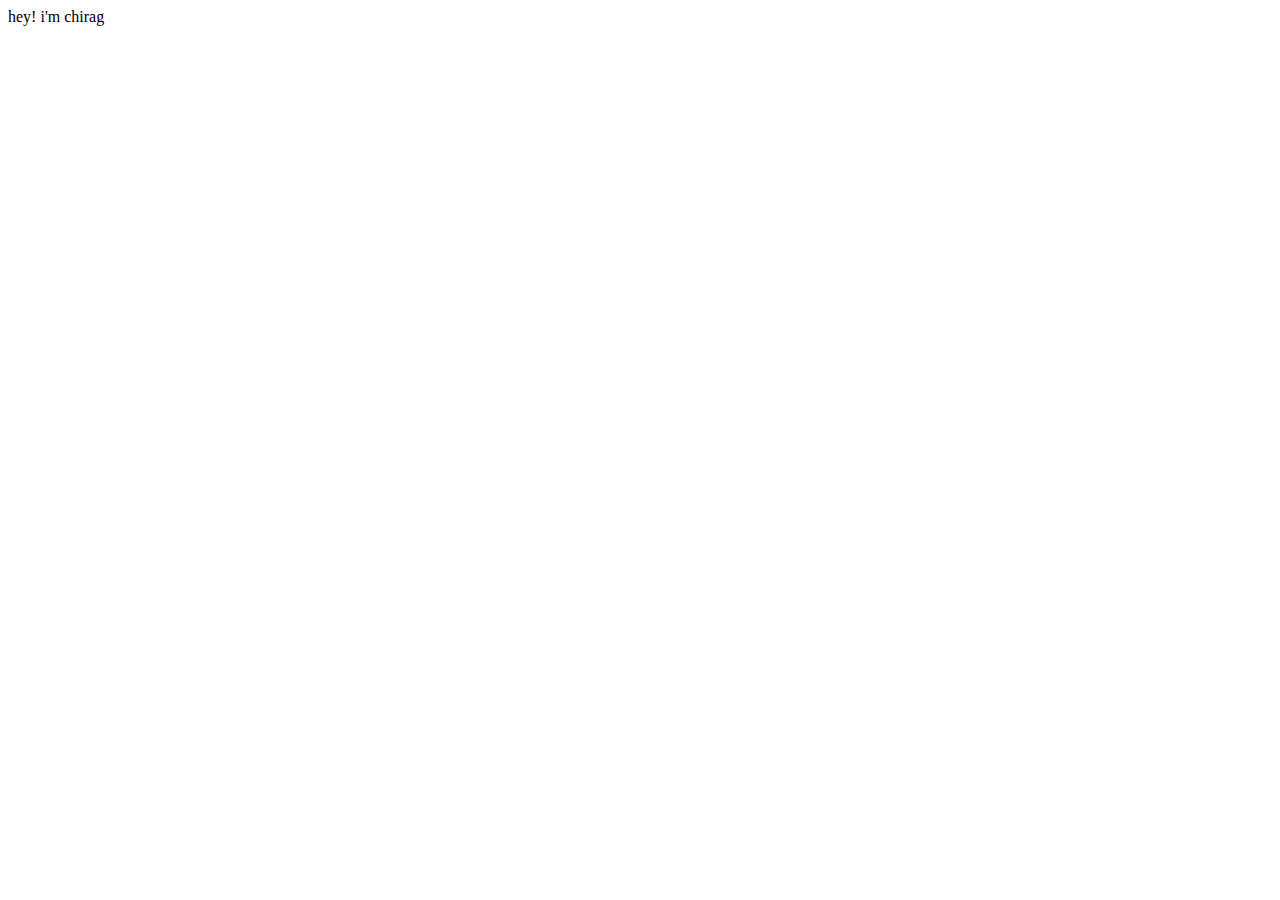
==== index.html @ 0be6ca7d "Update index.html" ====
<!DOCTYPE html>
<html lang="en">
<head>
    <meta charset="UTF-8">
    <meta http-equiv="X-UA-Compatible" content="IE=edge">
    <meta name="viewport" content="width=device-width, initial-scale=1.0">
    <title>portfolio</title>
</head>
<body>
    hey! i'm chirag
</body>
</html>
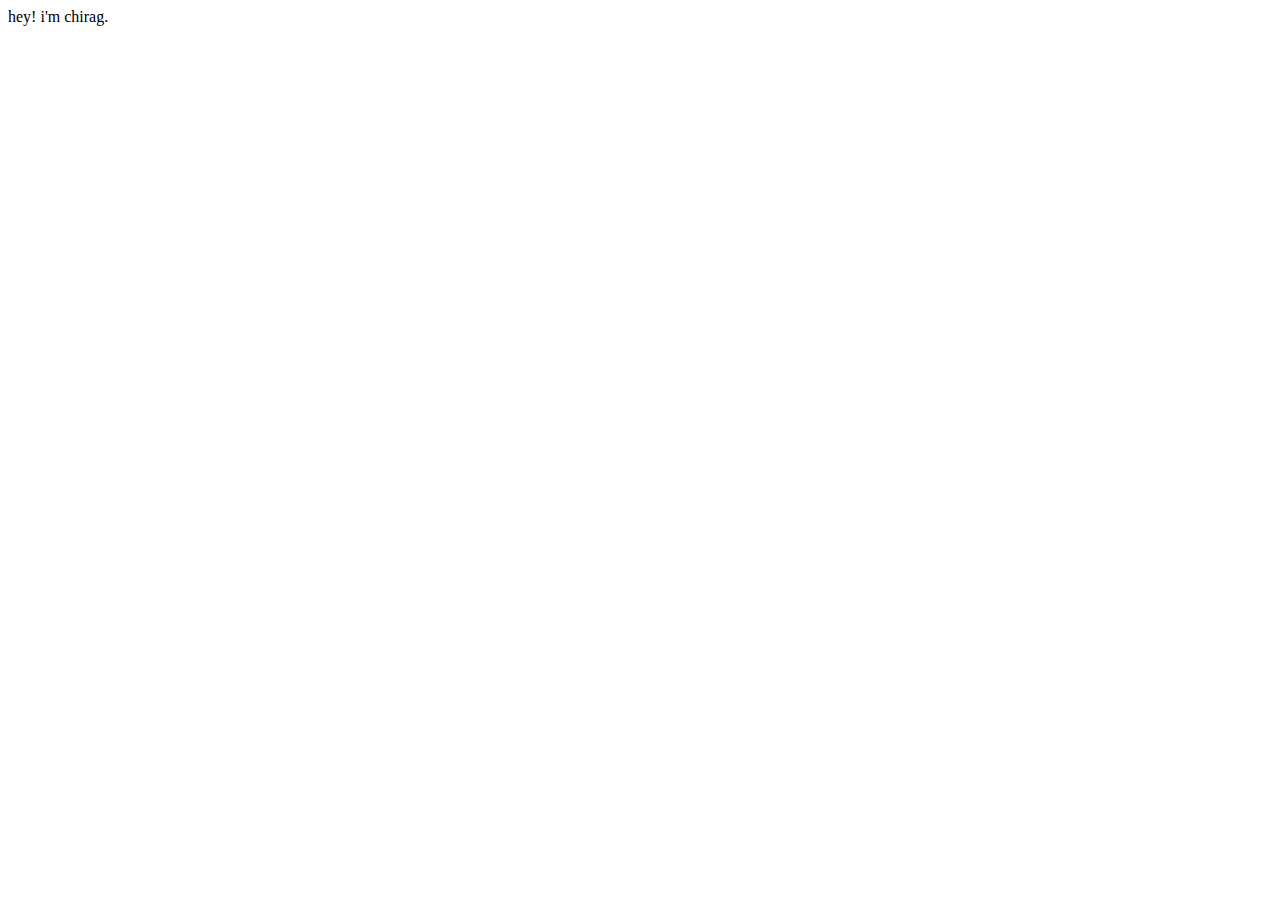
==== commit 3f30cdbd: "Update index.html" ====
--- a/index.html
+++ b/index.html
@@ -7,6 +7,7 @@
     <title>portfolio</title>
 </head>
 <body>
-    hey! i'm chirag
+    hey! i'm chirag.
+
 </body>
 </html>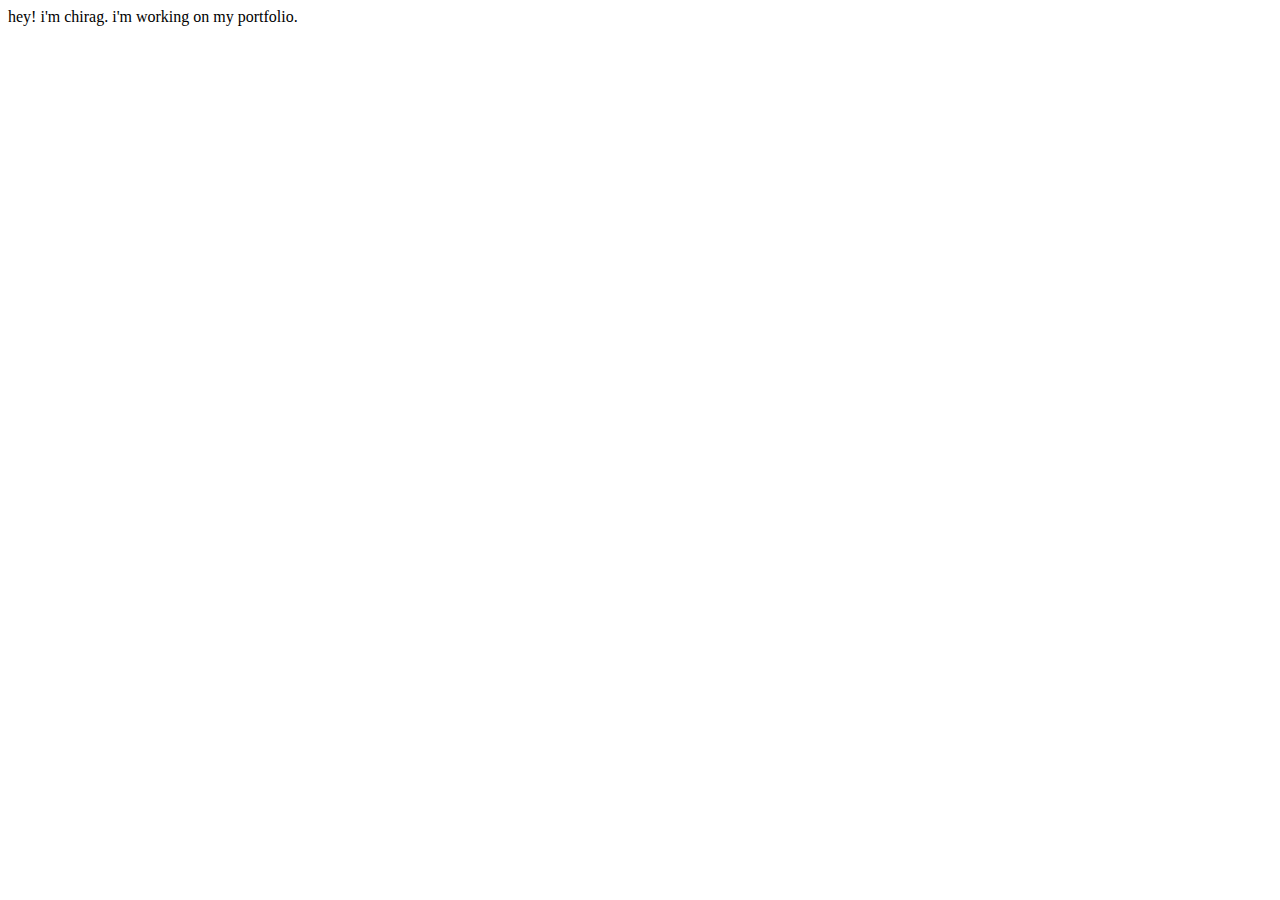
==== commit 7003faf2: "update" ====
--- a/index.html
+++ b/index.html
@@ -8,6 +8,7 @@
 </head>
 <body>
     hey! i'm chirag.
+    i'm working on my portfolio.
 
 </body>
 </html>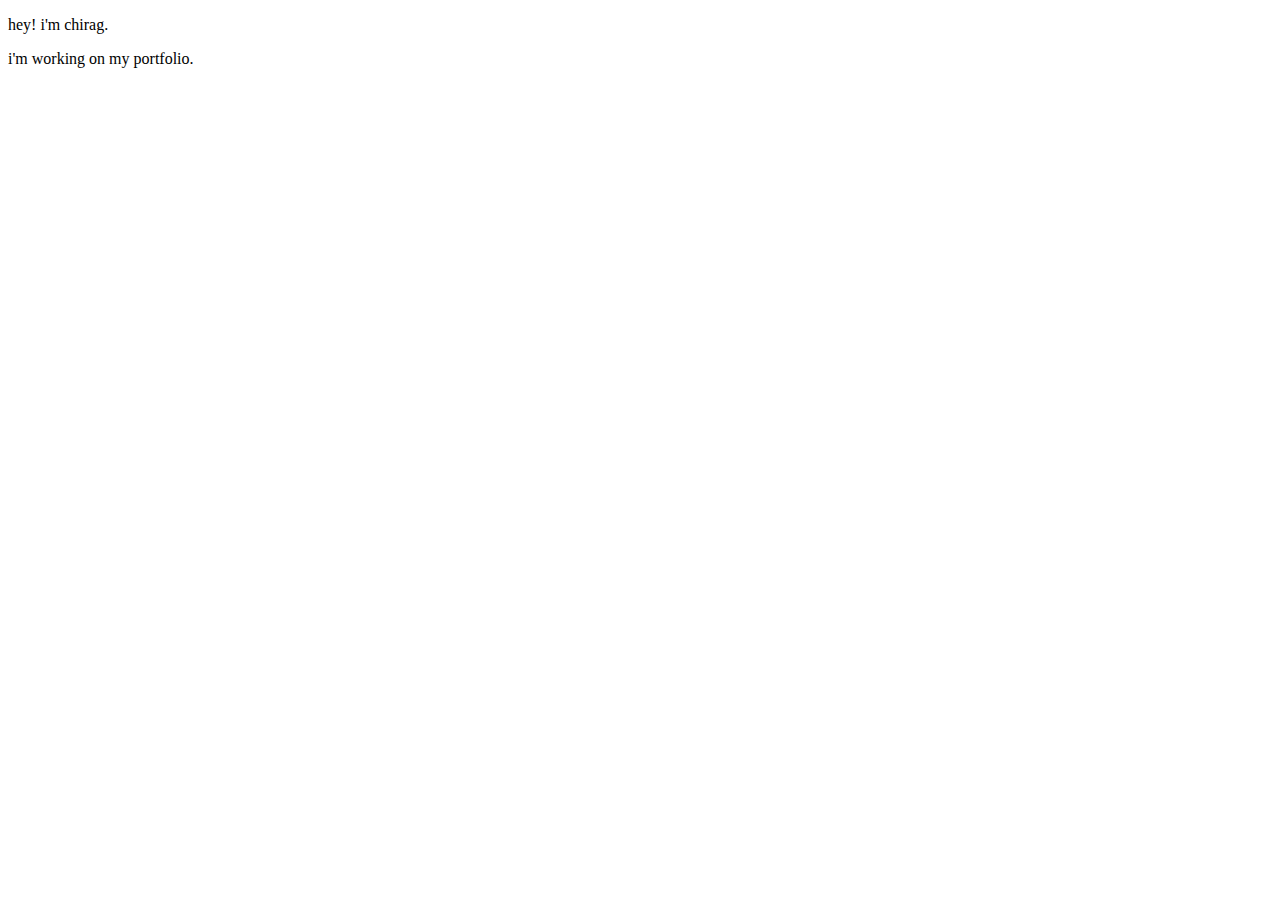
==== commit 62d59ca2: "update-2" ====
--- a/index.html
+++ b/index.html
@@ -7,8 +7,8 @@
     <title>portfolio</title>
 </head>
 <body>
-    hey! i'm chirag.
-    i'm working on my portfolio.
+    <p>hey! i'm chirag.</p> 
+   <p>i'm working on my portfolio. </p> 
 
 </body>
 </html>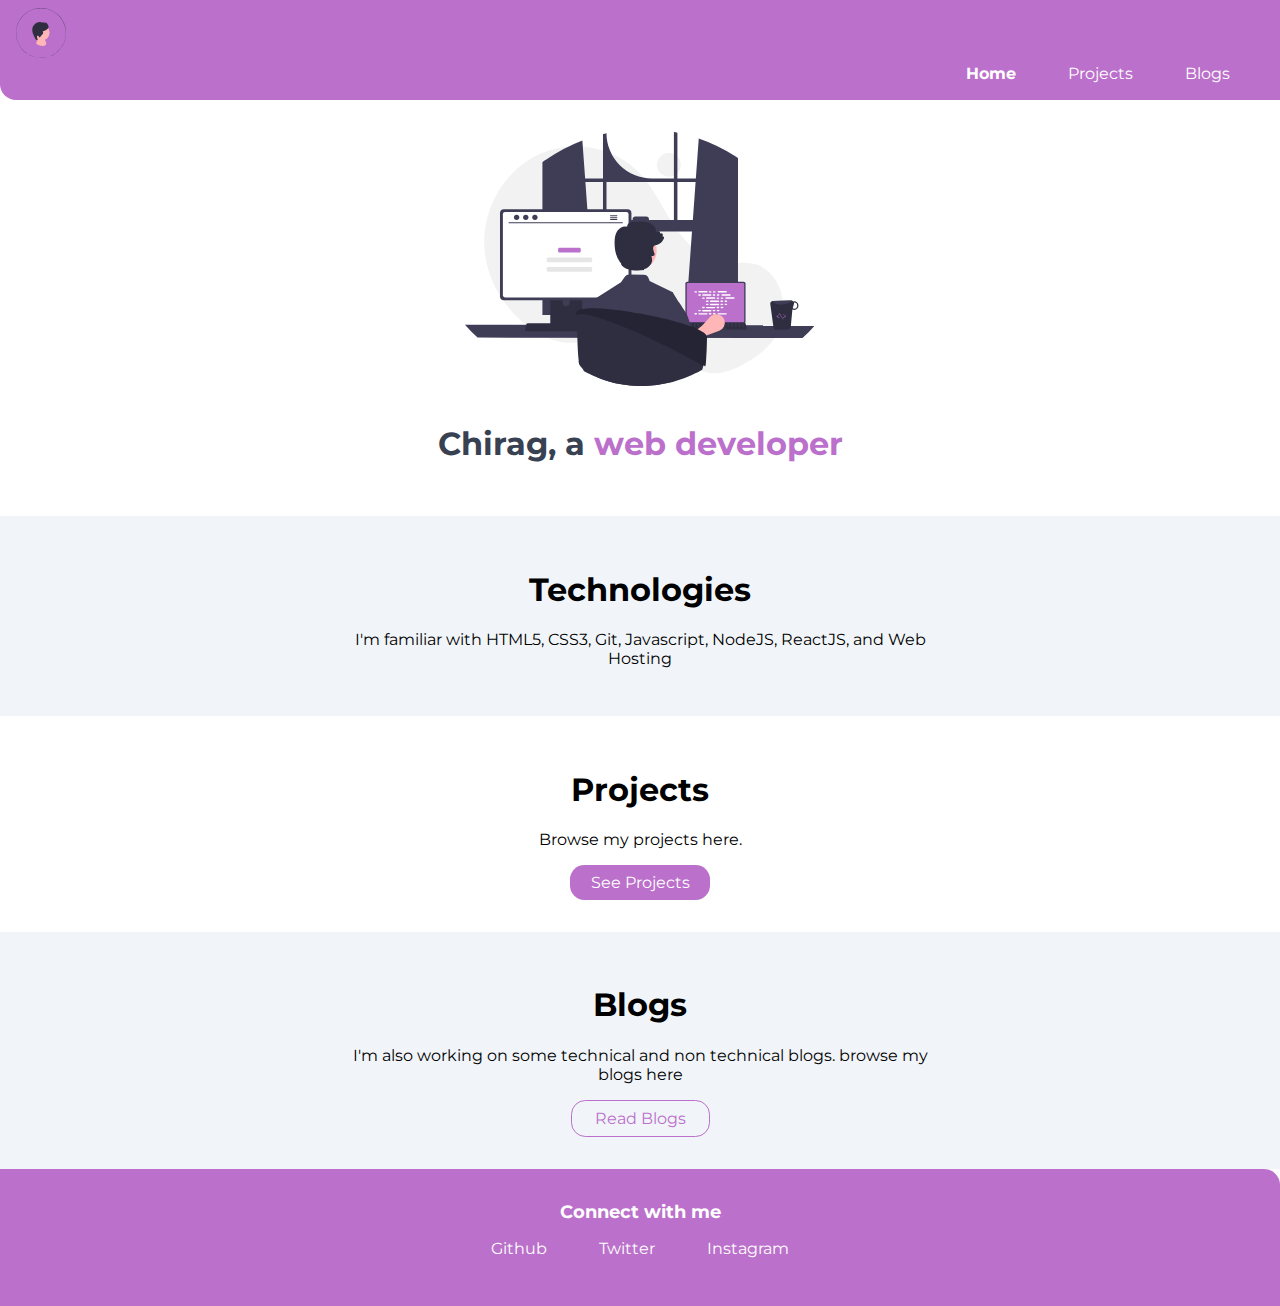
==== commit 42e7b603: "personal-portfolio" ====
--- a/index.html
+++ b/index.html
@@ -4,11 +4,65 @@
     <meta charset="UTF-8">
     <meta http-equiv="X-UA-Compatible" content="IE=edge">
     <meta name="viewport" content="width=device-width, initial-scale=1.0">
-    <title>portfolio</title>
+    <title>home</title>
+    <link rel="stylesheet" href="style.css">
 </head>
 <body>
-    <p>hey! i'm chirag.</p> 
-   <p>i'm working on my portfolio. </p> 
+    <nav class="navigation container">
+        <div class="nav-brand"> <img src="images/icon.svg" alt=""> </div>
+        <ul class="list-non-bullet nav-pills">
+            <li class="list-item-inline"><a class="link link-active" href="/index.html">Home</a></li>
+            <li class="list-item-inline"><a class="link" href="/projects.html">Projects</a></li>
+            <li class="list-item-inline"><a class="link" href="/blogs.html">Blogs</a></li>
+        </ul>
+    </nav>
+
+    <header class="hero">
+        <img class="hero-img" src="images/main_image.svg" alt="">
+        <h1 class="hero-heading">Chirag, a <span class="heading-inverted">web developer</span> </h1>
+    </header> 
+
+
+    <section class="section ow">
+        <div class="container container-center">
+            <h1>Technologies</h1>
+        <p class="projects-line">I'm familiar with HTML5, CSS3, Git, Javascript, NodeJS, ReactJS, and Web Hosting</p>
+        </div>
+        
+    </section>
+
+    <section class="section">
+        <div class="container container-center">
+            <h1>Projects</h1>
+            <p class="projects-line">Browse my projects here.</p>
+            <a class="link link-primary" href="projects.html">See Projects</a>
+        </div>
+        
+    </section>
+
+    <section class="section ow">
+        <div class="container container-center">
+            <h1>Blogs</h1>
+        <p class="projects-line">I'm also working on some technical and non technical blogs. browse my blogs here</p>
+        <a class="link link-secondary" href="blogs.html">Read Blogs</a>
+    </div>
+        
+    </section>
+
+
+    <footer class="footer container">
+        <div class="footer-header">Connect with me</div>
+        <ul class="social-links list-non-bullet">
+            <li class="list-item-inline"><a class="link" href="https://github.com/Chiragsanikam" target="_blank">Github</a></li>
+            <li class="list-item-inline"><a class="link" href="https://twitter.com/chiragsanikam" target="_blank">Twitter</a></li>
+            <li class="list-item-inline"><a class="link" href="https://instagram.com/chiragsanikam" target="_blank">Instagram</a></li>
+
+
+
+        </ul>
+    </footer>
+
+
 
 </body>
 </html>--- a/style.css
+++ b/style.css
@@ -0,0 +1,182 @@
+@import url('https://fonts.googleapis.com/css2?family=Montserrat:wght@400;700&display=swap');
+
+
+:root {
+    --primary-color: #BB70CB;
+    --dark-gray: #374151;
+    --off-white:#f1f5f9;
+}
+
+body {
+    font-family: 'Montserrat', sans-serif;
+    margin: 0;
+}
+
+hr {
+    margin: 2rem;
+}
+
+/* container */
+.container {
+    /* padding-left: 1rem; */
+    /* padding-right: 1rem; */
+    padding: 0 1rem;
+}
+
+.container-center {
+    max-width: 600px;
+    margin: auto;
+}
+
+/* links */
+.link {
+
+    text-decoration: none;
+    padding: 0.5rem 1rem;
+    /* margin-top: 1rem;
+    margin-bottom: 1rem; */
+}
+
+.link-primary {
+    margin: auto;
+    max-width: 140px;
+    background-color: var(--primary-color);
+    border-radius: 0.9rem;
+    color: white;
+    display: block;
+    text-align: center;
+    box-sizing: border-box;
+    
+
+}
+
+.link-secondary {
+    margin: auto;
+    max-width: 105px;
+    color: var(--primary-color);
+    border-radius: 0.9rem;
+    border: 1px solid var(--primary-color);
+    display: block;
+    text-align: center;
+    
+}
+
+/* lists */
+
+.list-non-bullet {
+    list-style: none;
+}
+
+.list-item-inline {
+    display: inline;
+    padding: 0 0.5rem;
+
+}
+
+.navigation {
+    background-color: var(--primary-color);
+    color: white;
+    padding: 0rem 1rem 0.3rem 1rem;
+    border-bottom-left-radius: 1rem;
+
+}
+
+.navigation .nav-brand {
+    font-weight: bold;
+    font-size: 1.1rem;
+    padding: 0.5rem 0rem 0rem 0rem;
+}
+
+.navigation .nav-pills {
+    text-align: right;
+    margin: 2px 10px 12px 3px ;
+}
+
+.navigation .link {
+    color: white;
+
+}
+
+.navigation .link-active {
+    font-weight: bold
+}
+
+/* header */
+
+.hero {
+    padding: 2rem;
+
+}
+
+.hero .hero-img {
+    max-width: 350px;
+    display: block;
+    margin: auto;
+}
+
+.hero .hero-heading {
+    padding-top: 1rem;
+    color: var(--dark-gray);
+    text-align: center;
+}
+
+.hero .hero-heading .heading-inverted {
+    color: var(--primary-color);
+}
+
+/* section */
+.section{
+    padding: 2rem;
+
+}
+.section h1 {
+    text-align: center;
+}
+
+
+.ow{
+    background-color: var(--off-white);
+}
+
+
+/* footer */
+
+.footer{
+    background-color: var(--primary-color);
+    padding: 2rem 1rem;
+    text-align: center;
+    color: white;
+    border-top-right-radius: 1rem;
+
+}
+.footer .link{
+    color: white;
+
+}
+.footer ul{
+    padding-inline-start: 0;
+}
+.footer .footer-header{
+    font-weight: bold;
+    font-size: large;
+}
+
+.projects-line{
+    text-align: center;
+}
+
+/* PROJECTS DATE */
+
+    .container .container-center .project-date-text{
+    
+   text-align: center;
+}
+
+
+/* PROJECTS BUTTONS */
+
+.projects-button{
+    display: block;
+    margin-top: 10px ;
+    margin-bottom: auto;
+}
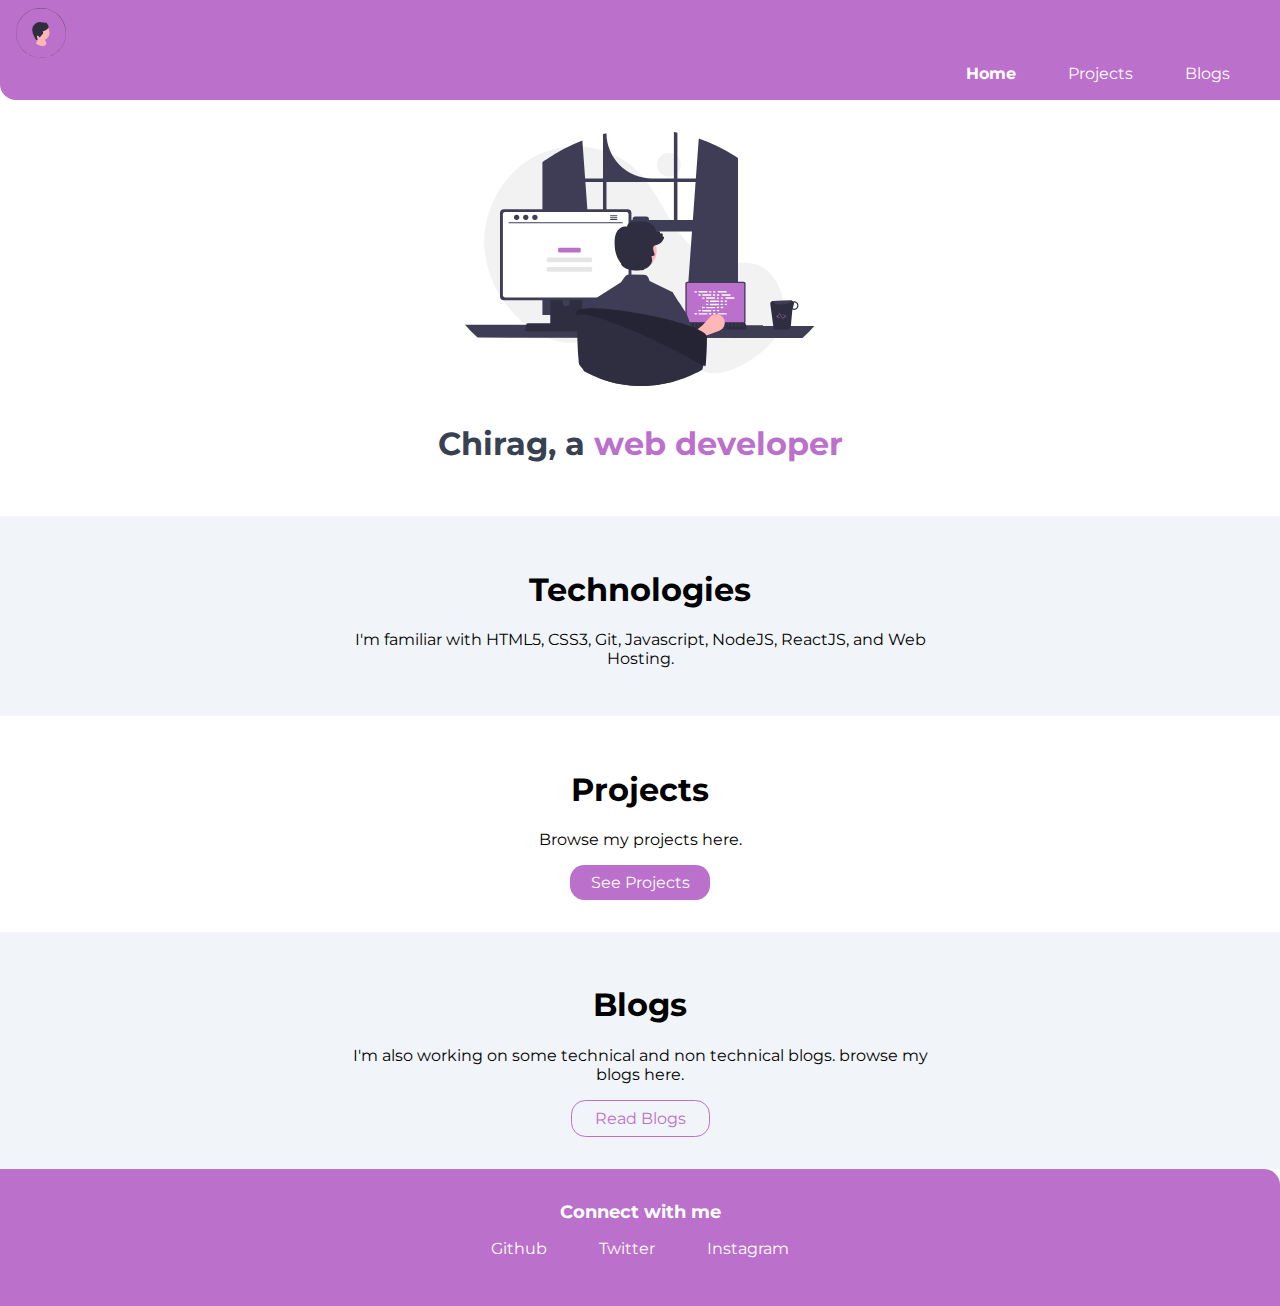
==== commit b9de934a: "Update index.html" ====
--- a/index.html
+++ b/index.html
@@ -26,7 +26,7 @@
     <section class="section ow">
         <div class="container container-center">
             <h1>Technologies</h1>
-        <p class="projects-line">I'm familiar with HTML5, CSS3, Git, Javascript, NodeJS, ReactJS, and Web Hosting</p>
+        <p class="projects-line">I'm familiar with HTML5, CSS3, Git, Javascript, NodeJS, ReactJS, and Web Hosting.</p>
         </div>
         
     </section>
@@ -43,7 +43,7 @@
     <section class="section ow">
         <div class="container container-center">
             <h1>Blogs</h1>
-        <p class="projects-line">I'm also working on some technical and non technical blogs. browse my blogs here</p>
+        <p class="projects-line">I'm also working on some technical and non technical blogs. browse my blogs here.</p>
         <a class="link link-secondary" href="blogs.html">Read Blogs</a>
     </div>
         
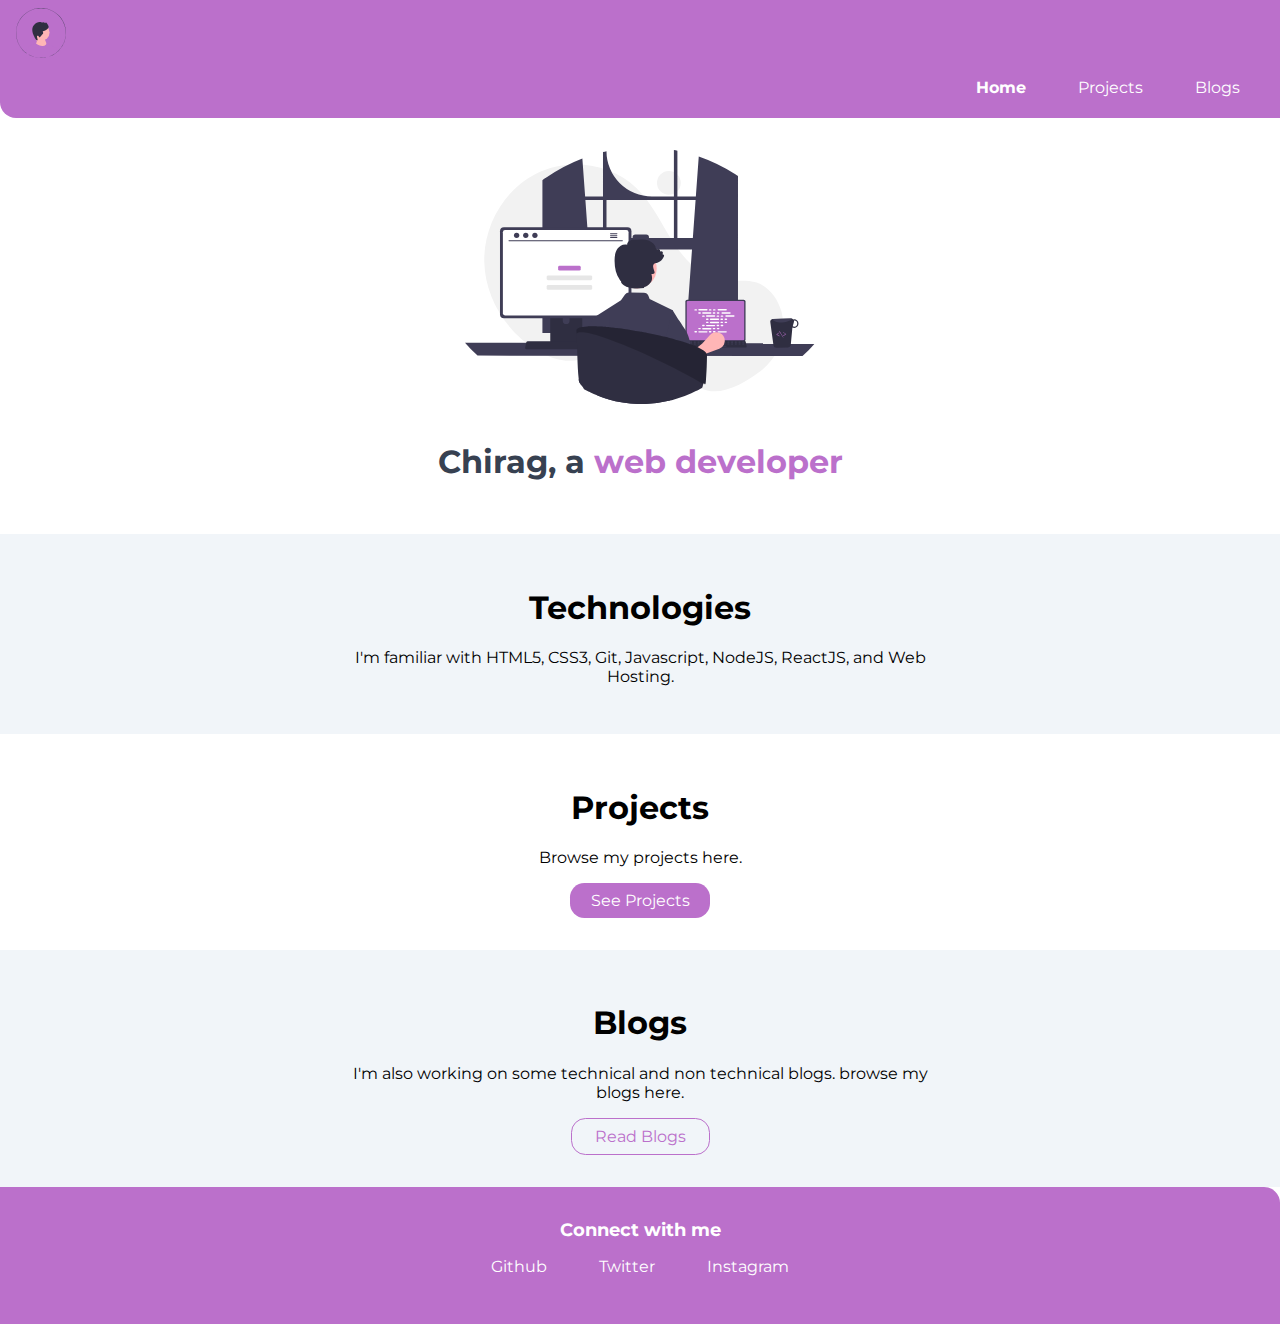
==== commit 7081e6b9: "changed icon to a link" ====
--- a/index.html
+++ b/index.html
@@ -9,7 +9,7 @@
 </head>
 <body>
     <nav class="navigation container">
-        <div class="nav-brand"> <img src="images/icon.svg" alt=""> </div>
+        <div class="nav-brand"> <a href="/"><img src="images/icon.svg" alt=""></a>  </div>
         <ul class="list-non-bullet nav-pills">
             <li class="list-item-inline"><a class="link link-active" href="/index.html">Home</a></li>
             <li class="list-item-inline"><a class="link" href="/projects.html">Projects</a></li>
--- a/style.css
+++ b/style.css
@@ -1,5 +1,9 @@
 @import url('https://fonts.googleapis.com/css2?family=Montserrat:wght@400;700&display=swap');
 
+
+*{
+    -webkit-tap-highlight-color: transparent;
+}
 
 :root {
     --primary-color: #BB70CB;
@@ -85,11 +89,12 @@
     font-weight: bold;
     font-size: 1.1rem;
     padding: 0.5rem 0rem 0rem 0rem;
+    
 }
 
 .navigation .nav-pills {
     text-align: right;
-    margin: 2px 10px 12px 3px ;
+    /* margin: 2px 10px 12px 3px ; */
 }
 
 .navigation .link {
@@ -180,3 +185,6 @@
     margin-top: 10px ;
     margin-bottom: auto;
 }
+.nav-brand{
+    display: block;
+}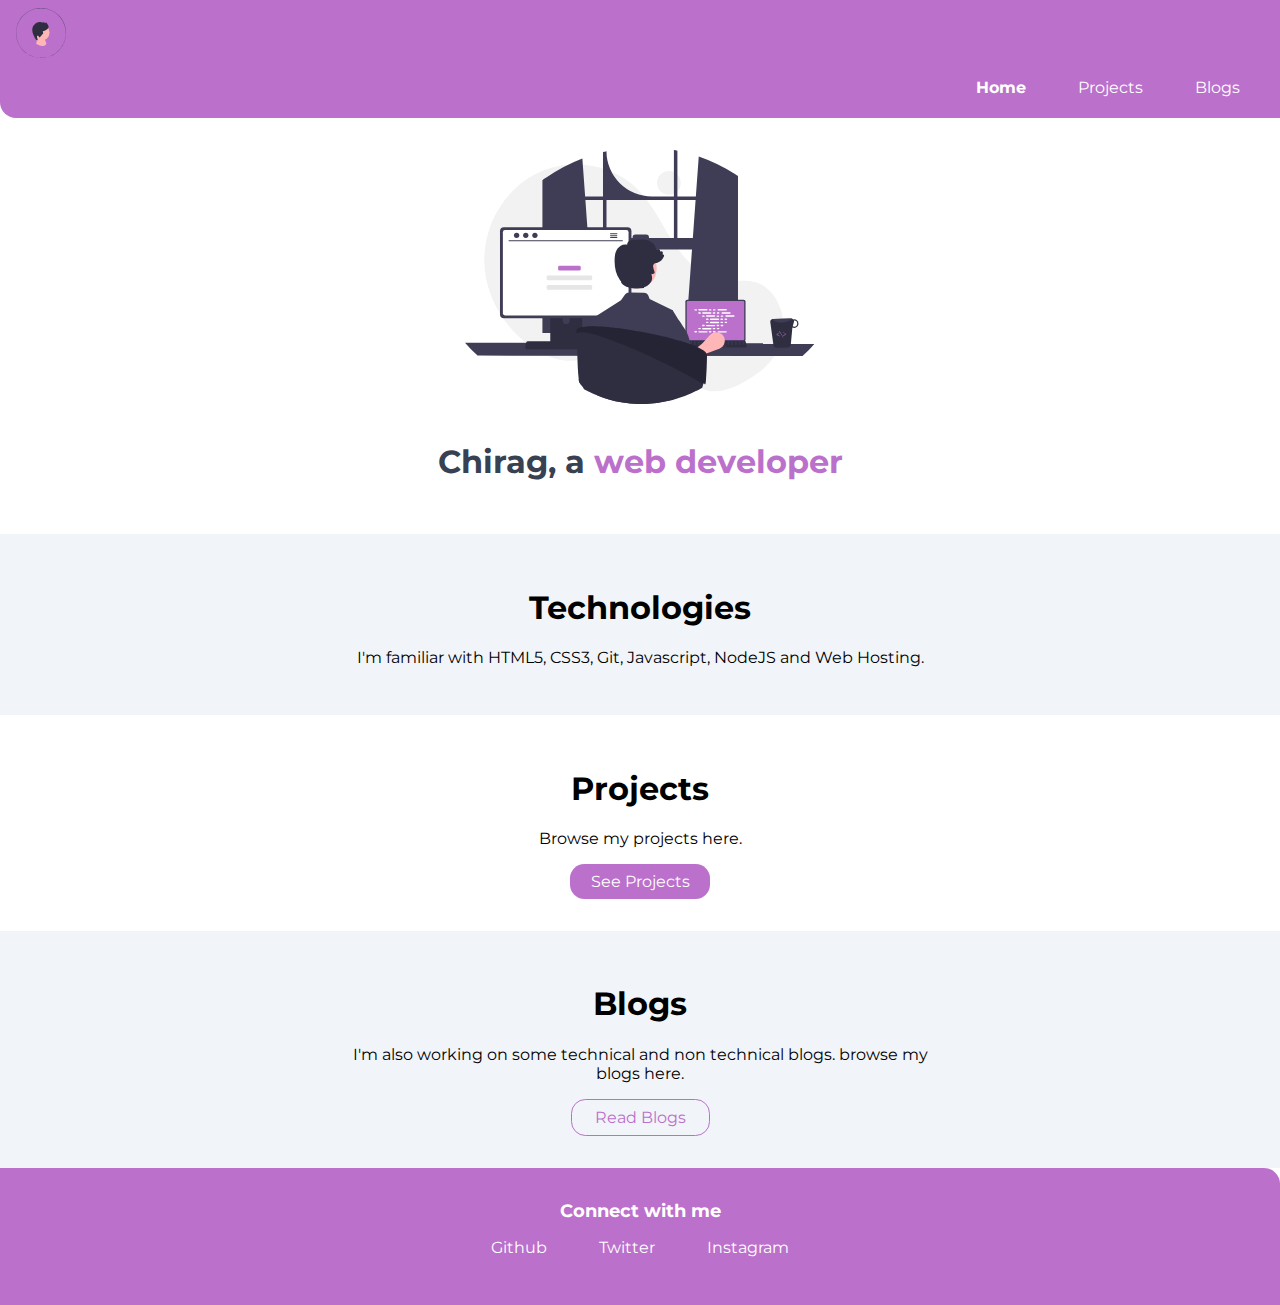
==== commit 858938c3: "Update index.html" ====
--- a/index.html
+++ b/index.html
@@ -26,7 +26,7 @@
     <section class="section ow">
         <div class="container container-center">
             <h1>Technologies</h1>
-        <p class="projects-line">I'm familiar with HTML5, CSS3, Git, Javascript, NodeJS, ReactJS, and Web Hosting.</p>
+        <p class="projects-line">I'm familiar with HTML5, CSS3, Git, Javascript, NodeJS and Web Hosting.</p>
         </div>
         
     </section>
@@ -65,4 +65,4 @@
 
 
 </body>
-</html>+</html>
